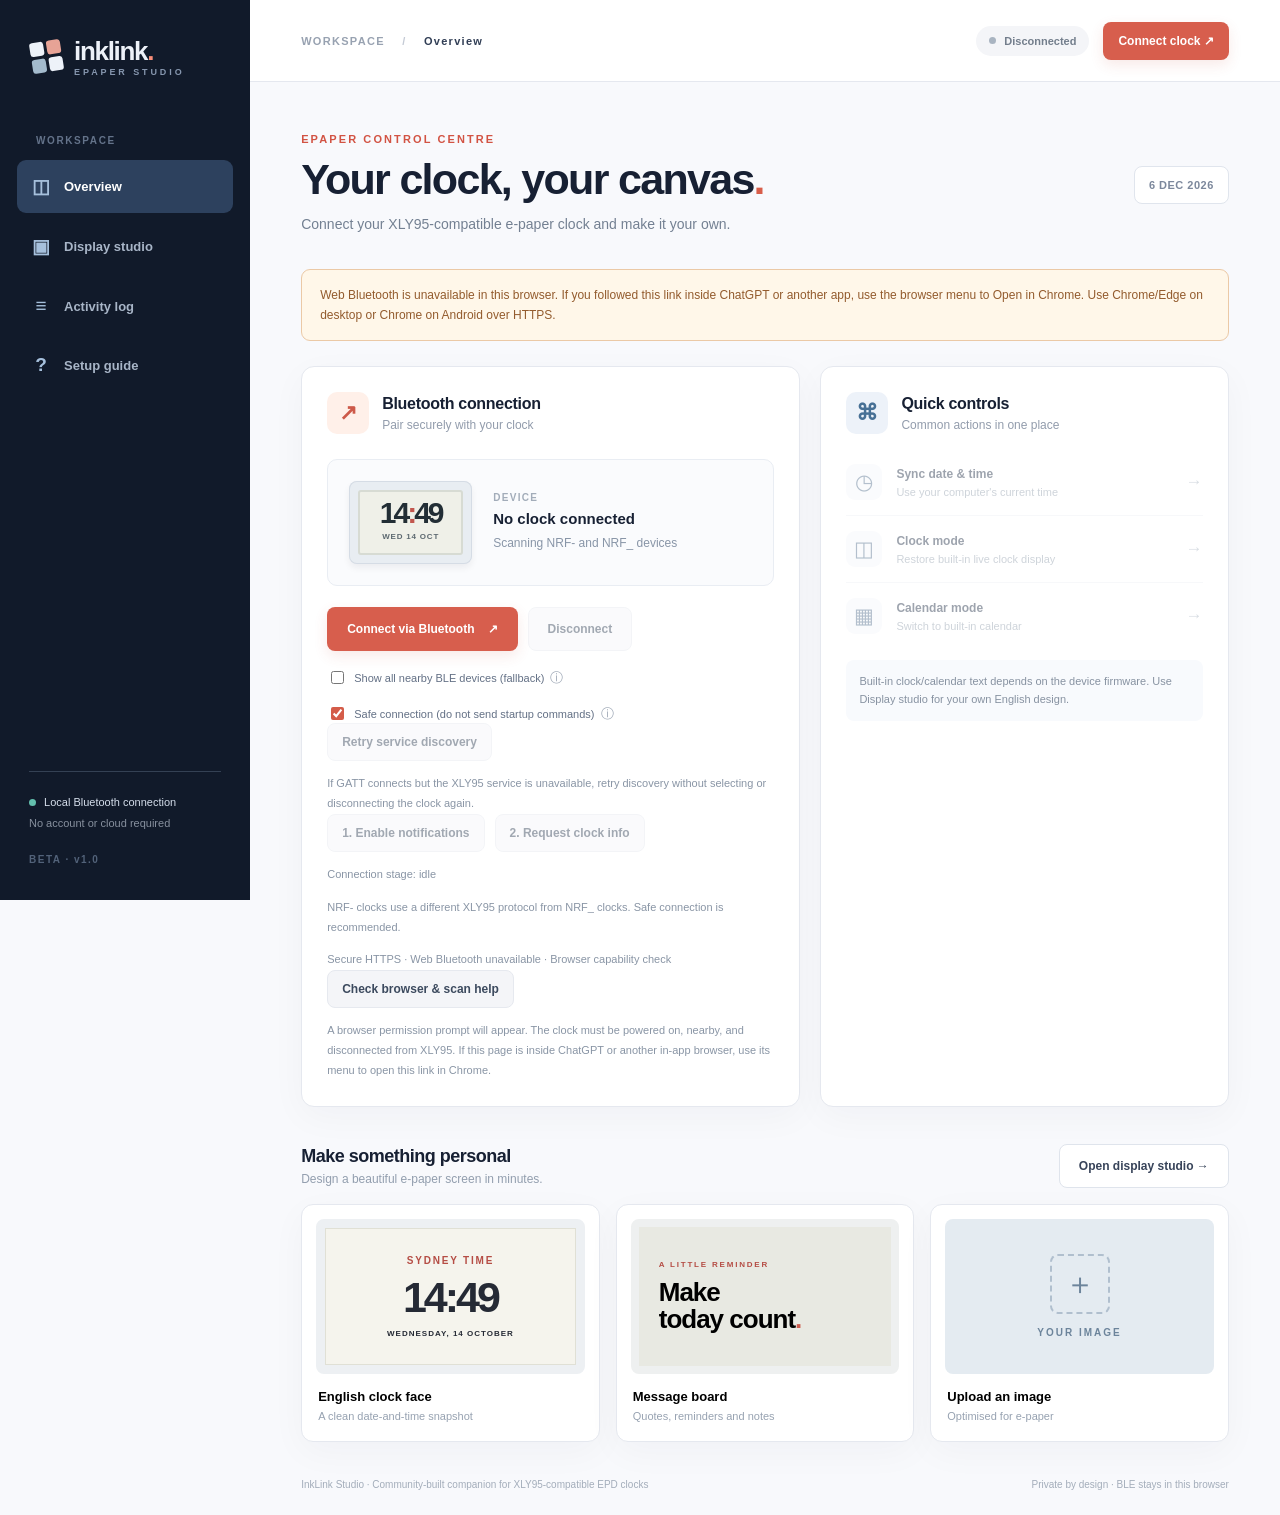
==== index.html @ 370d7ee6 "Add non-transmitting hardware trial readiness review, clearly separate from real upload" ====
<!doctype html>
<html lang="en-AU">
<head>
  <meta charset="utf-8">
  <meta name="viewport" content="width=device-width, initial-scale=1">
  <meta name="theme-color" content="#0f172a">
  <meta name="description" content="English Bluetooth control and e-paper image studio for XLY95-compatible desk clocks.">
  <title>InkLink Studio — Your E-Paper Clock</title>
  <link rel="stylesheet" href="./src/styles.css">
  <script type="module" src="./src/app.mjs"></script>
</head>
<body>
  <div class="shell">
    <aside class="sidebar" aria-label="Main navigation">
      <a class="brand" href="#overview" aria-label="InkLink Studio home">
        <span class="brand-mark"><span></span><span></span><span></span><span></span></span>
        <span>inklink<span class="brand-dot">.</span><small>EPAPER STUDIO</small></span>
      </a>
      <div class="sidebar-label">WORKSPACE</div>
      <nav class="nav" aria-label="App sections">
        <button class="nav-link active" data-tab="overview"><span class="nav-ico">◫</span> Overview</button>
        <button class="nav-link" data-tab="studio"><span class="nav-ico">▣</span> Display studio</button>
        <button class="nav-link" data-tab="activity"><span class="nav-ico">≡</span> Activity log</button>
        <button class="nav-link" data-tab="guide"><span class="nav-ico">?</span> Setup guide</button>
      </nav>
      <div class="sidebar-bottom">
        <div class="side-note"><span class="tiny-dot"></span> Local Bluetooth connection<br><span class="muted">No account or cloud required</span></div>
        <div class="version">BETA · v1.0</div>
      </div>
    </aside>
    <main class="main">
      <header class="topbar">
        <div class="breadcrumb">WORKSPACE <span>/</span> <strong id="crumb">Overview</strong></div>
        <div class="top-actions"><span id="connectionPill" class="pill disconnected"><span class="pill-dot"></span> Disconnected</span><button id="topConnect" class="button button-primary button-small">Connect clock <span aria-hidden="true">↗</span></button></div>
      </header>

      <div class="content">
        <section class="tab-panel" id="overview" aria-labelledby="overviewTitle">
          <div class="page-heading"><div><div class="eyebrow">EPAPER CONTROL CENTRE</div><h1 id="overviewTitle">Your clock, your canvas<span class="accent">.</span></h1><p>Connect your XLY95-compatible e-paper clock and make it your own.</p></div><div class="date-tag" id="todayTag">—</div></div>
          <div id="compatBanner" class="notice" hidden role="status"></div>
          <div class="hero-grid">
            <article class="card connect-card">
              <div class="card-heading"><span class="card-icon" aria-hidden="true">↗</span><div><h2>Bluetooth connection</h2><p>Pair securely with your clock</p></div></div>
              <div class="device-surface"><div class="device-picture" aria-hidden="true"><div class="device-screen">14<span class="colon">:</span>49<small>WED 14 OCT</small></div></div><div class="device-details"><span class="label-muted">DEVICE</span><strong id="deviceName">No clock connected</strong><span id="deviceHint">Looking for nearby NRF_ devices</span></div></div>
              <div class="connect-controls"><button id="mainConnect" class="button button-primary">Connect via Bluetooth <span aria-hidden="true">↗</span></button><button id="disconnectBtn" class="button button-secondary" disabled>Disconnect</button></div>
              <div class="form-row compact"><label class="checkbox-label"><input type="checkbox" id="allDevices"> Show all nearby BLE devices (fallback)</label><span class="tip" title="Default scans devices with NRF- or NRF_ prefixes, including the device name you saw on XLY95. Tick only to scan outside those names.">ⓘ</span></div><div class="form-row compact"><label class="checkbox-label"><input type="checkbox" id="safeConnect" checked> Safe connection (do not send startup commands)</label><span class="tip" title="Recommended for diagnosis: connect to the BLE service without starting notifications or sending A9.">ⓘ</span></div>
              <div class="connect-controls"><button id="discoverService" class="button button-secondary button-small" disabled>Retry service discovery</button></div>
              <p class="fineprint">If GATT connects but the XLY95 service is unavailable, retry discovery without selecting or disconnecting the clock again.</p>
              <div class="connect-controls"><button id="enableNotifs" class="button button-secondary button-small" data-requires-connection disabled>1. Enable notifications</button><button id="queryInfo" class="button button-secondary button-small" data-requires-connection disabled>2. Request clock info</button></div>
              <p id="connectionStage" class="fineprint" role="status">Connection stage: idle</p>
              <p id="protocolNote" class="fineprint" role="status">InkLink supports two Bluetooth protocols. Clock connection is currently untested on this hardware.</p>
              <p class="fineprint" id="browserStatus" role="status">Checking Web Bluetooth support…</p><button id="checkBrowser" class="button button-secondary button-small" type="button">Check browser &amp; scan help</button>
              <p class="fineprint">A browser permission prompt will appear. The clock must be powered on, nearby, and disconnected from XLY95. If this page is inside ChatGPT or another in-app browser, use its menu to open this link in Chrome.</p>
            </article>
            <article class="card quick-card">
              <div class="card-heading"><span class="card-icon ink" aria-hidden="true">⌘</span><div><h2>Quick controls</h2><p>Common actions in one place</p></div></div>
              <button id="syncTime" class="quick-action" data-requires-connection disabled><span class="action-icon">◷</span><span><strong>Sync date &amp; time</strong><small>Use your computer's current time</small></span><span class="chevron">→</span></button>
              <button id="clockMode" class="quick-action" data-requires-connection disabled><span class="action-icon">◫</span><span><strong>Clock mode</strong><small>Restore built-in live clock display</small></span><span class="chevron">→</span></button>
              <button id="calendarMode" class="quick-action" data-requires-connection disabled><span class="action-icon">▦</span><span><strong>Calendar mode</strong><small>Switch to built-in calendar</small></span><span class="chevron">→</span></button>
              <div class="quick-help">Built-in clock/calendar text depends on the device firmware. Use Display studio for your own English design.</div>
            </article>
          </div>
          <div class="section-header"><div><h2>Make something personal</h2><p>Design a beautiful e-paper screen in minutes.</p></div><button class="button button-outline" data-go="studio">Open display studio →</button></div>
          <div class="feature-grid">
            <button class="feature-card" data-design="clock"><div class="feature-illustration preview-mini"><span class="mini-top">SYDNEY TIME</span><strong>14:49</strong><span class="mini-bottom">WEDNESDAY, 14 OCTOBER</span></div><strong>English clock face</strong><small>A clean date-and-time snapshot</small></button>
            <button class="feature-card" data-design="message"><div class="feature-illustration message-mini"><span class="mini-top">A LITTLE REMINDER</span><strong>Make<br>today count<span>.</span></strong></div><strong>Message board</strong><small>Quotes, reminders and notes</small></button>
            <button class="feature-card" data-design="image"><div class="feature-illustration upload-mini"><span>＋</span><strong>YOUR IMAGE</strong></div><strong>Upload an image</strong><small>Optimised for e-paper</small></button>
          </div>
        </section>

        <section class="tab-panel hidden" id="studio" aria-labelledby="studioTitle">
          <div class="page-heading"><div><div class="eyebrow">DISPLAY DESIGNER</div><h1 id="studioTitle">Build your display<span class="accent">.</span></h1><p>Prepare a custom screen and send it directly to your e-paper clock.</p></div><span class="date-tag">IMAGE STUDIO</span></div>
          <div class="studio-layout">
            <div class="studio-settings">
              <article class="card settings-card"><div class="card-heading"><span class="card-icon">✎</span><div><h2>Design settings</h2><p>Choose what appears on screen</p></div></div>
                <label for="template" class="field-label">Design type</label><select id="template" class="field"><option value="clock">English clock face</option><option value="message">Text / message board</option><option value="image">Uploaded image</option></select>
                <label for="screenSize" class="field-label">Display size</label><select id="screenSize" class="field"><option value="4.2">400 × 300 — XLY95 preset (panel unconfirmed)</option><option value="2.13">2.13″ — 122 × 250</option><option value="7.5">7.5″ — 800 × 480</option></select>
                <label for="colourMode" class="field-label">E-paper colour mode</label><select id="colourMode" class="field"><option value="tri">Black / white / red</option><option value="mono">Black / white</option></select><div class="form-row compact"><label class="checkbox-label"><input type="checkbox" id="imageDither" checked> Dither uploaded images for e-paper</label></div>
                <div id="copyFields"><label for="headline" class="field-label">Heading</label><input id="headline" class="field" maxlength="60" value="SYDNEY TIME"><label for="subtitle" class="field-label">Footer text</label><input id="subtitle" class="field" maxlength="90" value="A GOOD DAY TO GET THINGS DONE"><label for="timeFormat" class="field-label">Time format</label><select id="timeFormat" class="field"><option value="24">24-hour</option><option value="12">12-hour (AM/PM)</option></select></div>
                <div id="imageFields" class="hidden"><label for="imageInput" class="field-label">Image file</label><input id="imageInput" type="file" accept="image/*" class="field file-field"><label for="imageFit" class="field-label">Image fit</label><select id="imageFit" class="field"><option value="contain">Fit entire image</option><option value="cover">Fill display (crop edges)</option></select><p class="fineprint">Image stays in your browser. JPEG, PNG and other supported image formats are converted locally.</p></div>
                <button id="resetDesign" class="button button-secondary button-full">Reset design</button>
              </article>
              <article class="card settings-card transfer-card"><div class="card-heading"><span class="card-icon ink">⇅</span><div><h2>Transfer settings</h2><p>Advanced Bluetooth options</p></div></div><label for="packetSize" class="field-label">Maximum bytes per BLE write</label><select id="packetSize" class="field"><option value="20">20 bytes — safest / slower</option><option value="60">60 bytes — faster</option><option value="120">120 bytes — faster</option><option value="180">180 bytes — fastest / device-dependent</option></select><label for="ackInterval" class="field-label">Acknowledged write interval</label><select id="ackInterval" class="field"><option value="1">Every packet — reliable / slow</option><option value="5" selected>Every 6th packet (XLY95 style)</option><option value="10">Every 11th packet</option></select><p class="fineprint">If an upload fails, select 20 bytes and acknowledge every packet. For reliability, try the smallest working size first.</p></article>
            </div>
            <article class="card preview-card"><div class="preview-header"><div><div class="eyebrow">LIVE DESIGN PREVIEW</div><h2>Your e-paper canvas</h2></div><span class="chip" id="dimensionTag">400 × 300 PX</span></div>
              <div class="preview-stage"><div class="epaper-device"><div class="epaper-surface"><canvas id="previewCanvas" width="400" height="300" aria-label="Preview of image that will be sent to clock"></canvas></div></div></div>
              <div class="preview-caption"><span>● Black</span><span>● White</span><span id="redLegend">● Red</span><span class="caption-right">Rasterised preview</span></div>
              <div class="snapshot-note"><strong>Important:</strong> An uploaded clock design is a static snapshot; it will not tick after you close the app. To restore the device's live clock, use <em>Clock mode</em> under Overview.</div>
              <div class="transfer-status" id="transferStatus" hidden><div class="progress-meta"><strong id="transferLabel">Preparing image…</strong><span id="transferPct">0%</span></div><progress id="transferProgress" value="0" max="100"></progress></div>
              <div class="preview-actions"><button id="downloadPng" class="button button-secondary">↓ Download PNG</button><button id="sendImage" class="button button-primary" data-requires-connection disabled>Send to clock <span aria-hidden="true">↗</span></button></div>
              <div class="snapshot-note" role="region" aria-label="Offline NRF- packet inspection">
                <strong>NRF- transfer inspector (offline only)</strong>
                <p>Generate the black/red bitplanes and original XLY95 03/04 packet headers from this preview. This never contacts Bluetooth or writes to the clock. NRF- image upload stays disabled.</p>
                <button id="inspectDash" type="button" class="button button-secondary button-small">Inspect encoded packets (offline)</button>
                <p id="dashPacketSummary" class="fineprint" role="status" aria-live="polite">Choose a design and click Inspect. This does not send data.</p>
                <div class="form-row compact"><label for="simMtu">Assumed ATT MTU</label><select id="simMtu"><option value="247">247 (required minimum)</option><option value="512" selected>512 (reported in nRF Connect)</option><option value="23">23 (minimum)</option></select></div>
                <div class="form-row compact"><label for="simPacketMs">Estimated write time per packet</label><select id="simPacketMs"><option value="100">100 ms</option><option value="200" selected>200 ms</option><option value="400">400 ms</option><option value="600">600 ms</option><option value="1000">1,000 ms</option></select></div>
                <div class="form-row compact"><label for="simTimeoutSec">Simulated link lifetime</label><select id="simTimeoutSec"><option value="30">30 seconds</option><option value="45">45 seconds</option><option value="55" selected>55 seconds</option><option value="60">60 seconds</option><option value="90">90 seconds</option></select></div>
                <button id="simulateDash" type="button" class="button button-secondary button-small">Simulate transfer — no Bluetooth</button>
                <p id="dashSimulationSummary" class="fineprint" role="status" aria-live="polite">Estimates only. No packets will be transmitted.</p>
                <p id="dashPreflightSummary" class="fineprint" role="status" aria-live="polite">Packet order / refresh audit runs when you simulate. No Bluetooth data is written.</p>
                <div class="snapshot-note"><strong>Chrome BLE write-capability check (read-only)</strong><p>Connect to your NRF- clock, then inspect the exposed EPD characteristic. This never sends a probe packet. Browser negotiated MTU and accepted 244-byte writes cannot be verified without a real write.</p><button id="inspectBleCapacity" type="button" class="button button-secondary button-small">Inspect connected EPD capability — no writes</button><p id="bleCapacitySummary" class="fineprint" role="status" aria-live="polite">Not yet inspected.</p><div class="snapshot-note"><strong>First upload rehearsal — no Bluetooth</strong><p>Build a safety and abort checklist for the current image without sending data. This does not authorize a real image upload.</p><button id="rehearseDash" type="button" class="button button-secondary button-small">Prepare dry-run upload checklist</button><p id="dashRehearsalSummary" class="fineprint" role="status" aria-live="polite">Awaiting dry run. The physical upload button remains disabled.</p>
                <div class="snapshot-note" role="region" aria-label="Mock supervised upload controls">
                  <strong>Supervised upload controls — MOCK MODE ONLY</strong>
                  <p>Practice an upload with simulated packet acknowledgements, progress, failure, pending-write stall warnings or cancellation. This section does not access the connected clock or send any Bluetooth packets.</p>
                  <label><input id="mockUploadConsent" type="checkbox"> I understand this is a mock-only simulation. No actual image will be sent.</label>
                  <div class="form-row compact"><label for="mockUploadFailure">Simulated outcome</label>
                    <select id="mockUploadFailure"><option value="none">All mock packets succeed</option><option value="25">Fail on packet 25</option><option value="75">Fail on packet 75</option><option value="stall25">Packet 25 stalls for 4.5 seconds (mock only)</option></select>
                  </div>
                  <div class="preview-actions"><button id="mockUploadStart" type="button" class="button button-secondary button-small">Start MOCK transfer</button><button id="mockUploadCancel" type="button" class="button button-outline button-small" disabled>Cancel MOCK transfer</button></div>
                  <progress id="mockUploadProgress" value="0" max="100" style="width:100%"></progress>
                  <p id="mockUploadResult" class="fineprint" role="status" aria-live="polite">Waiting for mock transfer. Real NRF- image upload remains disabled.</p>
                  <div id="mockUploadEvents" class="fineprint" role="log" aria-live="polite" style="max-height:160px;overflow:auto"></div><div class="snapshot-note"><strong>First physical-upload trial: readiness review only</strong><p>You agreed to prepare a supervised trial. This reports unresolved conditions but does not authorize transmission or enable the real upload button.</p><button id="reviewTrialReadiness" type="button" class="button button-secondary button-small">Review hardware trial readiness — no writes</button><p id="trialReadinessSummary" class="fineprint" role="status" aria-live="polite">Not yet reviewed. No device image upload is enabled.</p></div>
                </div></div></div>
              </div>
            </article>
          </div>
        </section>

        <section class="tab-panel hidden" id="activity" aria-labelledby="activityTitle"><div class="page-heading"><div><div class="eyebrow">BLUETOOTH DIAGNOSTICS</div><h1 id="activityTitle">Activity log<span class="accent">.</span></h1><p>Bluetooth status, outgoing commands and incoming notifications.</p></div><button id="clearLog" class="button button-outline">Clear log</button></div><article class="card log-card"><div class="log-head"><span>CONNECTION EVENTS</span><span id="logCount">0 events</span></div><div id="logEntries" class="log-entries" role="log" aria-live="polite"></div></article><p class="log-advice">Tip: Share these event messages (without personal details) when diagnosing connection and transfer errors. Packet acknowledgements do not necessarily guarantee that the screen has refreshed.</p></section>

        <section class="tab-panel hidden" id="guide" aria-labelledby="guideTitle"><div class="page-heading"><div><div class="eyebrow">GETTING STARTED</div><h1 id="guideTitle">Setup guide<span class="accent">.</span></h1><p>Everything you need for your first connection.</p></div></div>
          <div class="guide-grid"><article class="card guide-card"><span class="step-no">01</span><h2>Use a supported browser</h2><p>Use Google Chrome or Microsoft Edge on a computer, or Chrome on Android. Web Bluetooth is not supported by standard Safari on iPhone. Open this site via HTTPS or localhost.</p></article><article class="card guide-card"><span class="step-no">02</span><h2>Connect to your clock</h2><p>Turn the clock on, close other apps connected to it, select <strong>Connect clock</strong>, then choose the device beginning with <code>NRF_</code>.</p></article><article class="card guide-card"><span class="step-no">03</span><h2>Try a safe command</h2><p>Once connected, try <strong>Sync date & time</strong>. Use <strong>Clock mode</strong> to restore the built-in updating display, or <strong>Calendar mode</strong> for its calendar.</p></article><article class="card guide-card"><span class="step-no">04</span><h2>Send your first image</h2><p>Open <strong>Display studio</strong>, verify the screen dimensions and colour mode, review the preview, and select <strong>Send to clock</strong>. Give the e-paper display time to refresh.</p></article></div>
          <article class="card guide-note"><h2>About compatibility</h2><p>This app targets the observable BLE protocol used by <a href="https://xly95.github.io/" target="_blank" rel="noopener noreferrer">XLY95's original configuration site</a>. The hardware variant has not yet been physically tested. All commands are configuration/display commands; there is no firmware flashing or device erasure.</p><p>Device sizes from the original JavaScript include 122 × 250, 400 × 300 and 800 × 480. The 400 × 300 setting is an educated guess for the photographed clock and should be verified in the original site.</p><p>For source code and deployment steps, see the included README.</p></article>
        </section>
        <footer class="footer"><span>InkLink Studio · Community-built companion for XLY95-compatible EPD clocks</span><span>Private by design · BLE stays in this browser</span></footer>
      </div>
    </main>
  </div>
  <div id="toast" class="toast" role="status" aria-live="polite" hidden></div>
</body>
</html>
---- src/styles.css ----
:root{--navy:#111827;--ink:#172033;--grey:#657184;--light:#eff1f5;--line:#e5e8ef;--red:#d55243;--red-light:#fff2ee;--blue:#29486a;--white:#fff;--shadow:0 10px 36px rgba(25,35,54,.035);font-family:Inter,ui-sans-serif,-apple-system,BlinkMacSystemFont,"Segoe UI",sans-serif;color:var(--ink);background:#f8f9fc}*{box-sizing:border-box}html{scroll-behavior:smooth}body{margin:0}button,input,select{font:inherit}button{cursor:pointer}button:disabled{opacity:.48;cursor:not-allowed}a{color:inherit}.hidden,[hidden]{display:none!important}.muted{color:#87909e}.shell{min-height:100vh;display:grid;grid-template-columns:250px minmax(0,1fr)}.sidebar{background:#111a2a;color:#edf1f8;min-height:100vh;display:flex;flex-direction:column;padding:31px 17px 23px;position:sticky;top:0;height:100vh}.brand{display:flex;gap:12px;align-items:center;text-decoration:none;font-size:26px;font-weight:800;letter-spacing:-1.3px;padding:5px 14px 58px}.brand small{display:block;font-size:9px;font-weight:750;letter-spacing:2.9px;margin-top:0;color:#8696ae}.brand-dot{color:#fa8e79}.brand-mark{width:31px;height:31px;display:grid;grid-template-columns:repeat(2,1fr);gap:3px;transform:rotate(-9deg)}.brand-mark span{border-radius:3px;background:#edf2f9}.brand-mark span:nth-child(2){background:#e7a396}.brand-mark span:nth-child(3){background:#a4bbcd}.sidebar-label{font-size:10px;font-weight:800;letter-spacing:1.6px;color:#64738a;padding:0 19px 14px}.nav{display:flex;flex-direction:column;gap:7px}.nav-link{background:none;border:0;display:flex;align-items:center;gap:14px;width:100%;text-align:left;color:#a8b5c7;padding:15px 15px;border-radius:9px;font-weight:600;font-size:13px}.nav-link:hover{background:#1c2b43;color:#fff}.nav-link.active{background:#2d415e;color:white}.nav-ico{display:grid;place-items:center;width:18px;color:#a6c0dc;font-size:19px}.sidebar-bottom{margin-top:auto;padding:12px}.side-note{border-top:1px solid #344154;padding-top:20px;font-size:11px;line-height:1.9;color:#d5deeb}.tiny-dot{display:inline-block;background:#63bfad;width:7px;height:7px;border-radius:50%;margin-right:5px}.version{color:#526279;font-weight:700;font-size:10px;letter-spacing:1.5px;margin-top:20px}.main{min-width:0}.topbar{height:82px;border-bottom:1px solid var(--line);display:flex;align-items:center;justify-content:space-between;background:#fff;padding:0 clamp(24px,4vw,72px);gap:12px}.breadcrumb{font-size:11px;letter-spacing:1.3px;font-weight:750;color:#98a2b1}.breadcrumb span{margin:0 13px;color:#c4cad5}.breadcrumb strong{color:#313e55}.top-actions{display:flex;gap:14px;align-items:center}.pill{display:flex;gap:8px;align-items:center;border-radius:100px;padding:9px 13px;font-size:11px;font-weight:750;background:#f4f5f8;color:#737e8c;white-space:nowrap}.pill-dot{width:7px;height:7px;border-radius:50%;background:#a9b4c1}.pill.connected{color:#1b715b;background:#e7f6ef}.pill.connected .pill-dot{background:#35a87d}.content{max-width:1510px;padding:clamp(26px,4vw,52px) clamp(24px,4vw,72px) 10px;margin:0 auto}.page-heading{display:flex;justify-content:space-between;gap:20px;align-items:center;margin-bottom:32px}.eyebrow{font-size:11px;letter-spacing:2.1px;color:#d25343;font-weight:850}.page-heading h1{font-size:clamp(29px,3.4vw,43px);margin:10px 0 9px;line-height:1.13;letter-spacing:-1.7px;font-weight:780}.accent{color:#d85e4a}.page-heading p{margin:0;color:#738092;font-size:14px;line-height:1.7}.date-tag{border:1px solid #e0e5ed;border-radius:8px;padding:12px 14px;color:#7c889c;font-size:11px;font-weight:800;white-space:nowrap;letter-spacing:.5px;background:white}.button{display:inline-flex;align-items:center;justify-content:center;gap:13px;padding:12px 19px;min-height:44px;border-radius:8px;font-size:12px;font-weight:780;border:1px solid transparent;white-space:nowrap;transition:.16s background,.16s transform}.button:not(:disabled):active{transform:translateY(1px)}.button-primary{background:#d75e4d;color:#fff;box-shadow:0 5px 14px rgba(199,73,60,.12)}.button-primary:hover:not(:disabled){background:#ba453b}.button-secondary{background:#f4f5f8;color:#3c4a5e;border-color:#e6e9ef}.button-secondary:hover:not(:disabled){background:#e9edf3}.button-outline{background:#fff;color:#38445a;border-color:#dfe4ec}.button-outline:hover:not(:disabled){background:#f5f7fa}.button-small{min-height:38px;padding:8px 14px}.button-full{width:100%}.card{border:1px solid var(--line);border-radius:13px;background:#fff;box-shadow:var(--shadow)}.hero-grid{display:grid;grid-template-columns:1.1fr .9fr;gap:20px}.connect-card,.quick-card{padding:25px}.card-heading{display:flex;align-items:center;gap:13px;margin-bottom:25px}.card-icon{width:42px;height:42px;border-radius:10px;display:grid;place-items:center;background:#fff0e9;color:#cd5949;font-size:22px;font-weight:650}.card-icon.ink{background:#edf2f9;color:#477095}.card-heading h2{font-size:16px;letter-spacing:-.3px;margin:0 0 5px;font-weight:750}.card-heading p{font-size:12px;color:#929cac;margin:0}.device-surface{border:1px solid #e9edf3;background:#fafbfd;border-radius:10px;display:flex;gap:21px;align-items:center;padding:21px;margin:0 0 21px}.device-picture{background:#e8edf2;border-radius:8px;padding:9px;box-shadow:0 4px 7px rgba(10,20,40,.06),inset 0 0 0 1px #d5dce5;flex:0 0 auto}.device-screen{background:#eff0e8;border:2px solid #d7dbd3;border-radius:3px;padding:5px 11px 0;color:#222e35;font-weight:840;font-size:30px;letter-spacing:-3px;text-align:center;min-width:105px;height:65px;line-height:31px;font-variant-numeric:tabular-nums}.device-screen .colon{color:#c2574e}.device-screen small{display:block;font-size:8px;letter-spacing:.8px;color:#5d6970;line-height:18px}.device-details{display:flex;flex-direction:column;gap:7px;min-width:0}.device-details strong{font-size:15px;overflow-wrap:anywhere}.device-details>span:last-child{font-size:12px;color:#8895a7;line-height:1.6}.label-muted{font-size:10px;color:#a2acb9;letter-spacing:1.3px;font-weight:800}.connect-controls{display:flex;gap:10px;flex-wrap:wrap}.fineprint{font-size:11px;line-height:1.8;color:#8995a5;margin:13px 0 0}.form-row.compact{display:flex;align-items:center;gap:6px;margin-top:17px}.checkbox-label{font-size:11px;color:#637085;display:flex;align-items:center;gap:7px;cursor:pointer}.checkbox-label input{accent-color:#d45c49}.tip{font-size:13px;color:#9ca6b4}.quick-card .card-heading{margin-bottom:15px}.quick-action{width:100%;border:0;border-bottom:1px solid #eff1f4;background:#fff;text-align:left;display:flex;align-items:center;gap:14px;padding:15px 0}.quick-action:last-of-type{border-bottom:0}.quick-action:hover:not(:disabled){background:#fafbfc}.quick-action>span:nth-child(2){display:flex;flex-direction:column;gap:5px;flex:1}.quick-action strong{font-size:12px;color:#354257}.quick-action small{font-size:11px;color:#99a5b2}.action-icon{width:36px;height:36px;border-radius:9px;background:#f5f7fa;color:#607a96;display:grid;place-items:center;font-size:21px;flex:0 0 auto}.chevron{font-size:17px;color:#afbac6}.quick-help{background:#f8fafd;padding:12px 13px;margin-top:11px;border-radius:8px;font-size:11px;color:#8792a1;line-height:1.65}.section-header{display:flex;justify-content:space-between;align-items:center;gap:15px;margin:37px 0 16px}.section-header h2{font-size:18px;letter-spacing:-.5px;margin:0 0 5px}.section-header p{font-size:12px;color:#929eae;margin:0}.feature-grid{display:grid;grid-template-columns:repeat(3,1fr);gap:16px}.feature-card{border:1px solid var(--line);text-align:left;background:#fff;padding:14px 14px 19px;border-radius:12px;box-shadow:var(--shadow)}.feature-card:hover{border-color:#d69e95;transform:translateY(-1px)}.feature-card>strong{display:block;margin:15px 2px 6px;font-size:13px}.feature-card>small{display:block;margin-left:2px;color:#97a2b1;font-size:11px}.feature-illustration{height:155px;border-radius:8px;background:#edf1f4;display:flex;flex-direction:column;align-items:center;justify-content:center;overflow:hidden}.preview-mini{background:#f5f4ed;border:9px solid #edf0f3;box-shadow:inset 0 0 0 1px #e0e0d5;color:#252a35;gap:7px}.mini-top{font-size:10px;color:#b54d45;font-weight:850;letter-spacing:1.8px}.preview-mini strong{font-size:43px;font-weight:850;letter-spacing:-3px}.mini-bottom{font-size:8px;font-weight:800;letter-spacing:1px}.message-mini{background:#e8e9e2;border:8px solid #eef0f0;align-items:flex-start;padding-left:20px}.message-mini .mini-top{font-size:8px}.message-mini strong{font-size:26px;letter-spacing:-1px;line-height:1.03;margin-top:10px}.message-mini strong span{color:#cb5b4d}.upload-mini{background:#e4ebf1;color:#6c849b;gap:13px}.upload-mini>span{display:grid;place-items:center;border:2px dashed #b0bfce;border-radius:8px;font-size:30px;width:60px;height:60px}.upload-mini strong{font-size:10px;letter-spacing:2px}.studio-layout{display:grid;grid-template-columns:minmax(270px,340px) minmax(0,1fr);gap:21px;align-items:start}.studio-settings{display:flex;flex-direction:column;gap:18px}.settings-card{padding:24px}.settings-card .card-heading{margin-bottom:22px}.field-label{font-size:11px;font-weight:800;color:#5f6b7d;display:block;margin:17px 0 8px}.field{background:#fff;border:1px solid #dfe5ed;border-radius:8px;padding:11px 12px;color:#27374d;width:100%;font-size:12px;min-height:43px;outline:none}.field:focus{border-color:#cc6b5e;box-shadow:0 0 0 3px #f9eae8}.file-field{font-size:11px;padding:10px}.file-field::file-selector-button{font:inherit;padding:5px;border-radius:5px;background:#f2f4f7;border:0;color:#485467;margin-right:10px}.settings-card .button-full{margin-top:22px}.transfer-card{background:#fcfcfd}.preview-card{overflow:hidden}.preview-header{display:flex;justify-content:space-between;gap:10px;align-items:center;padding:26px 29px;border-bottom:1px solid var(--line)}.preview-header h2{font-size:19px;margin:8px 0 0;letter-spacing:-.3px}.chip{font-size:10px;font-weight:800;background:#f2f4f6;color:#6f7f91;border-radius:30px;padding:9px 11px;white-space:nowrap}.preview-stage{background:radial-gradient(ellipse at center,#eef1f4 0%,#f6f8fb 75%);min-height:380px;display:grid;place-items:center;padding:35px 30px}.epaper-device{padding:17px;background:#fefefe;border:1px solid #e1e4e9;border-radius:15px;box-shadow:0 12px 25px rgba(35,48,63,.10),0 3px 6px rgba(0,0,0,.035);max-width:100%}.epaper-surface{background:#f8f8f1;line-height:0;box-shadow:inset 0 0 0 1px #d6d9d4;border-radius:5px;padding:2px}.epaper-surface canvas{width:min(100%,490px);height:auto;max-height:440px;display:block;image-rendering:auto;border-radius:3px;background:#fff}.preview-caption{padding:15px 27px;border-top:1px solid #edf0f4;border-bottom:1px solid #edf0f4;display:flex;gap:18px;color:#657587;font-size:11px}.preview-caption span:first-child::first-letter{color:#1b2431}.preview-caption span:nth-child(2)::first-letter{color:#d9d8ce}.preview-caption span:nth-child(3)::first-letter{color:#d55243}.caption-right{margin-left:auto;color:#a0aab7}.snapshot-note{font-size:11px;line-height:1.75;padding:17px 28px;background:#fff9f6;color:#8c716e;border-bottom:1px solid #f9eae4}.snapshot-note strong{color:#a95044}.preview-actions{padding:21px 26px;display:flex;justify-content:space-between;gap:12px}.transfer-status{padding:18px 27px 0}.progress-meta{display:flex;justify-content:space-between;color:#4c6178;font-size:11px;margin-bottom:9px}.transfer-status progress{width:100%;height:10px;border:0;border-radius:10px;overflow:hidden;accent-color:#d65f50}.log-card{overflow:hidden}.log-head{background:#f9fafc;padding:19px 23px;border-bottom:1px solid var(--line);display:flex;justify-content:space-between;color:#8695a9;font-size:10px;font-weight:800;letter-spacing:1px}.log-entries{min-height:275px;max-height:500px;overflow:auto;padding:18px 23px;font-family:ui-monospace,SFMono-Regular,Menlo,monospace;font-size:12px}.log-entry{display:flex;align-items:flex-start;gap:14px;line-height:1.6;padding:9px 0;border-bottom:1px solid #f1f2f5;overflow-wrap:anywhere}.log-entry .log-time{color:#a0a9b7;flex:0 0 84px}.log-entry .log-level{font-weight:800;min-width:40px;color:#6784a3}.log-entry.error .log-level{color:#cb534a}.log-entry.success .log-level{color:#23836e}.log-entry .log-text{flex:1}.log-advice{color:#909cab;font-size:12px;line-height:1.8}.guide-grid{display:grid;grid-template-columns:repeat(2,1fr);gap:18px}.guide-card{padding:26px;min-height:200px}.step-no{color:#d65e50;font-size:11px;font-weight:850;letter-spacing:1.5px}.guide-card h2{font-size:17px;letter-spacing:-.4px;margin:13px 0 9px}.guide-card p,.guide-note p{font-size:12px;line-height:1.85;color:#7a8798;margin:0}.guide-note{margin-top:19px;padding:25px}.guide-note h2{font-size:17px}.guide-note p{margin:11px 0}.guide-note a{color:#c55448}.footer{display:flex;gap:16px;justify-content:space-between;flex-wrap:wrap;padding:37px 0 15px;color:#a3adba;font-size:10px}.notice{border:1px solid #ebc9a6;color:#935b2d;background:#fff7e9;padding:15px 18px;margin-bottom:25px;border-radius:9px;font-size:12px;line-height:1.7}.toast{position:fixed;bottom:25px;right:25px;z-index:20;background:#15243b;color:#fff;border-radius:9px;padding:16px 20px;max-width:390px;font-size:12px;line-height:1.6;box-shadow:0 12px 32px rgba(0,0,0,.15)}.toast.error{background:#a93f38}@media(max-width:1150px){.shell{grid-template-columns:205px 1fr}.sidebar{padding-left:10px;padding-right:10px}.topbar{padding:0 25px}.content{padding:32px 25px}.hero-grid{grid-template-columns:1fr 1fr}.studio-layout{grid-template-columns:285px 1fr}.preview-stage{min-height:290px}.preview-stage .epaper-device{padding:12px}}@media(max-width:850px){.shell{display:block}.sidebar{height:auto;min-height:0;position:static;flex-direction:row;padding:15px 20px;align-items:center;gap:15px}.brand{font-size:22px;margin:0;padding:0}.brand-mark{height:23px;width:23px}.brand small{font-size:7px}.sidebar-label,.sidebar-bottom{display:none}.nav{flex:1;flex-direction:row;justify-content:flex-end;gap:3px}.nav-link{padding:9px;font-size:0;width:auto}.nav-ico{font-size:21px}.nav-link.active{background:#2d415e}.topbar{height:66px}.hero-grid{grid-template-columns:1fr}.studio-layout{grid-template-columns:1fr}.studio-settings{display:grid;grid-template-columns:1fr 1fr}.feature-grid{grid-template-columns:repeat(3,minmax(0,1fr))}.preview-stage{min-height:330px}}@media(max-width:600px){.sidebar{padding:14px 15px}.brand{font-size:18px}.brand small{font-size:6px;letter-spacing:1.3px}.nav-link{padding:7px}.topbar{padding:0 18px}.breadcrumb{font-size:9px}.breadcrumb span{margin:0 4px}.top-actions{gap:6px}.top-actions .pill{font-size:0;padding:10px}.top-actions .pill-dot{margin:0}.button-small{font-size:11px;padding:8px 11px}.content{padding:25px 17px}.page-heading{align-items:flex-start;margin-bottom:22px}.page-heading h1{font-size:30px}.page-heading .date-tag{display:none}.page-heading p{font-size:12px}.connect-card,.quick-card{padding:19px}.device-surface{gap:12px;padding:13px}.device-screen{font-size:24px;min-width:80px;height:57px}.device-picture{padding:6px}.device-details strong{font-size:12px}.device-details>span:last-child{font-size:10px}.section-header{margin-top:27px}.section-header .button{display:none}.feature-grid{grid-template-columns:1fr 1fr;gap:10px}.feature-card{padding:8px 8px 14px}.feature-card:nth-child(3){grid-column:span 2}.feature-illustration{height:110px}.preview-mini strong{font-size:32px}.mini-top{font-size:7px}.mini-bottom{font-size:6px}.feature-card>strong{font-size:11px}.feature-card>small{font-size:10px}.studio-settings{grid-template-columns:1fr}.preview-header{padding:19px}.preview-stage{padding:25px 16px;min-height:240px}.epaper-device{max-width:100%}.preview-caption{gap:9px;padding:12px;font-size:10px}.caption-right{display:none}.snapshot-note{padding:12px 17px}.preview-actions{padding:17px;flex-wrap:wrap}.preview-actions .button{flex:1}.guide-grid{grid-template-columns:1fr}.guide-card{min-height:0}.footer{padding-bottom:20px}.toast{right:13px;left:13px;bottom:13px}}
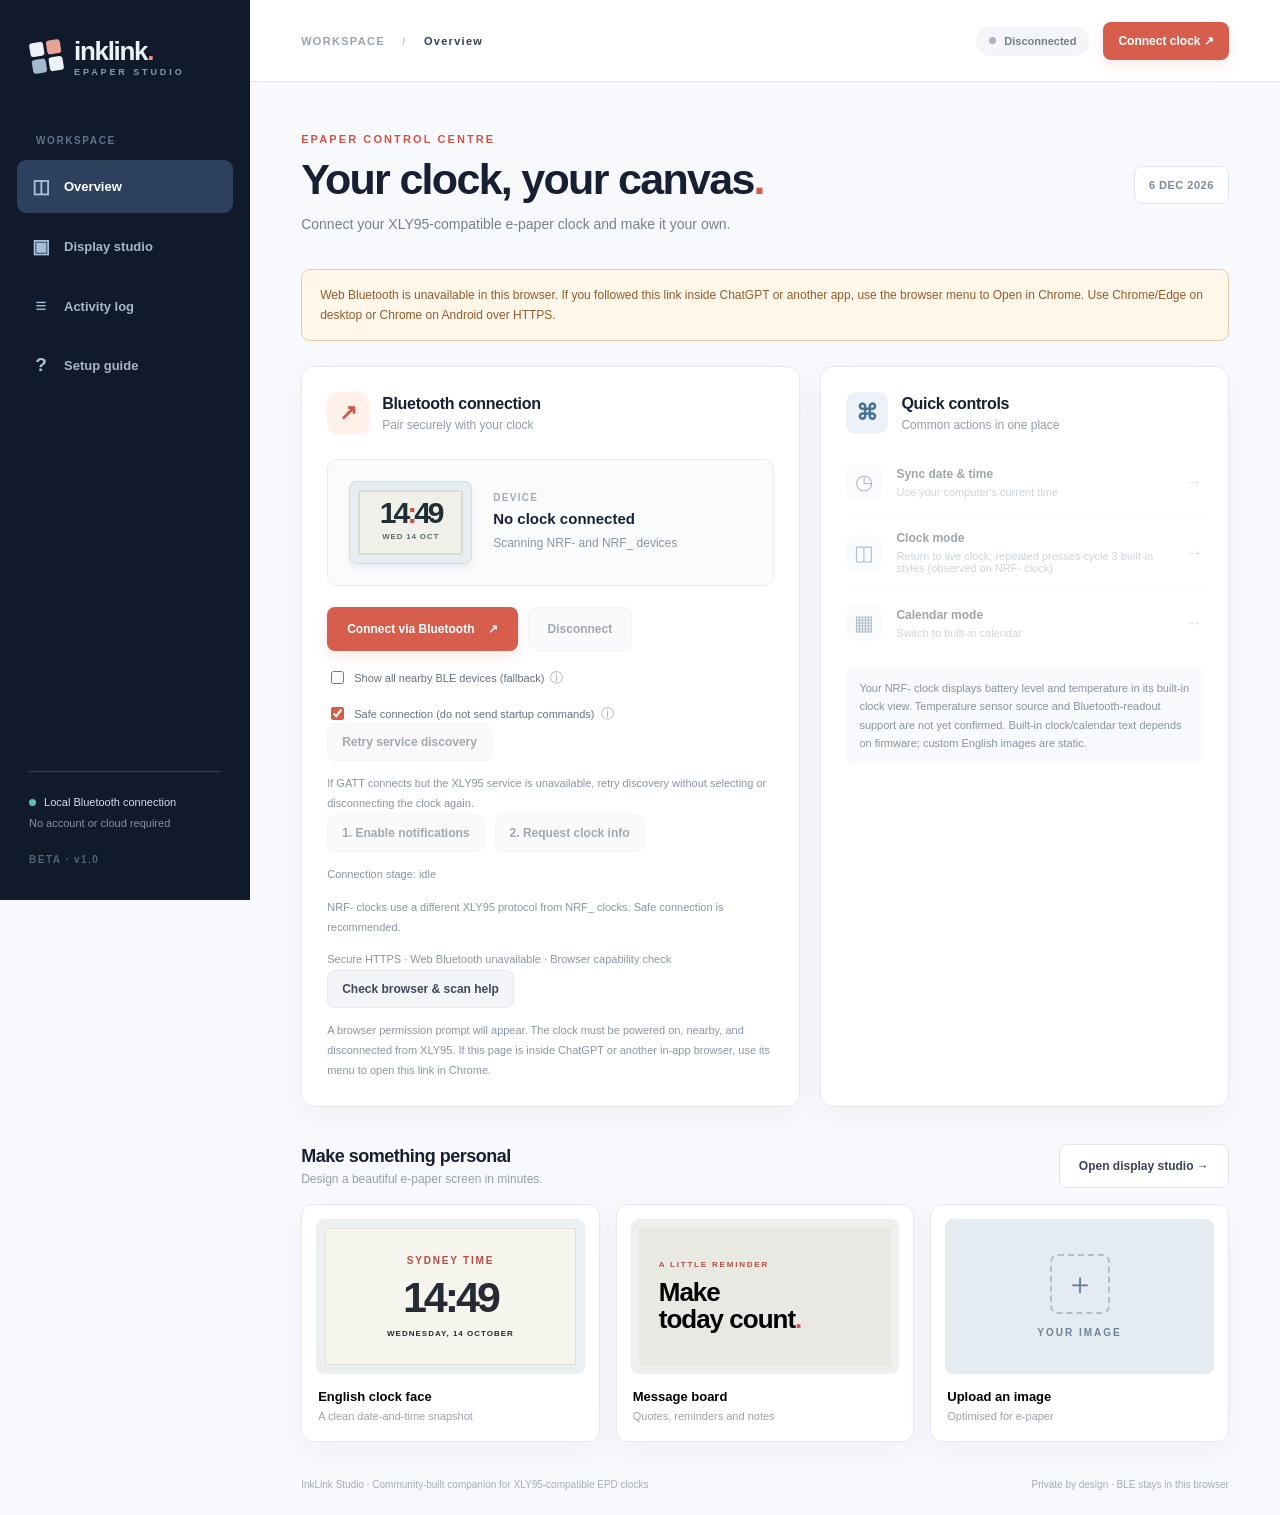
==== commit dfc5632e: "Clarify three cycling builtin Clock mode styles and device battery/temperature display" ====
--- a/index.html
+++ b/index.html
@@ -55,9 +55,9 @@
             <article class="card quick-card">
               <div class="card-heading"><span class="card-icon ink" aria-hidden="true">⌘</span><div><h2>Quick controls</h2><p>Common actions in one place</p></div></div>
               <button id="syncTime" class="quick-action" data-requires-connection disabled><span class="action-icon">◷</span><span><strong>Sync date &amp; time</strong><small>Use your computer's current time</small></span><span class="chevron">→</span></button>
-              <button id="clockMode" class="quick-action" data-requires-connection disabled><span class="action-icon">◫</span><span><strong>Clock mode</strong><small>Restore built-in live clock display</small></span><span class="chevron">→</span></button>
+              <button id="clockMode" class="quick-action" data-requires-connection disabled><span class="action-icon">◫</span><span><strong>Clock mode</strong><small>Return to live clock; repeated presses cycle 3 built-in styles (observed on NRF- clock)</small></span><span class="chevron">→</span></button>
               <button id="calendarMode" class="quick-action" data-requires-connection disabled><span class="action-icon">▦</span><span><strong>Calendar mode</strong><small>Switch to built-in calendar</small></span><span class="chevron">→</span></button>
-              <div class="quick-help">Built-in clock/calendar text depends on the device firmware. Use Display studio for your own English design.</div>
+              <div class="quick-help">Your NRF- clock displays battery level and temperature in its built-in clock view. Temperature sensor source and Bluetooth-readout support are not yet confirmed. Built-in clock/calendar text depends on firmware; custom English images are static.</div>
             </article>
           </div>
           <div class="section-header"><div><h2>Make something personal</h2><p>Design a beautiful e-paper screen in minutes.</p></div><button class="button button-outline" data-go="studio">Open display studio →</button></div>
@@ -76,7 +76,7 @@
                 <label for="template" class="field-label">Design type</label><select id="template" class="field"><option value="clock">English clock face</option><option value="message">Text / message board</option><option value="image">Uploaded image</option></select>
                 <label for="screenSize" class="field-label">Display size</label><select id="screenSize" class="field"><option value="4.2">400 × 300 — XLY95 preset (panel unconfirmed)</option><option value="2.13">2.13″ — 122 × 250</option><option value="7.5">7.5″ — 800 × 480</option></select>
                 <label for="colourMode" class="field-label">E-paper colour mode</label><select id="colourMode" class="field"><option value="tri">Black / white / red</option><option value="mono">Black / white</option></select><div class="form-row compact"><label class="checkbox-label"><input type="checkbox" id="imageDither" checked> Dither uploaded images for e-paper</label></div>
-                <div id="copyFields"><label for="headline" class="field-label">Heading</label><input id="headline" class="field" maxlength="60" value="SYDNEY TIME"><label for="subtitle" class="field-label">Footer text</label><input id="subtitle" class="field" maxlength="90" value="A GOOD DAY TO GET THINGS DONE"><label for="timeFormat" class="field-label">Time format</label><select id="timeFormat" class="field"><option value="24">24-hour</option><option value="12">12-hour (AM/PM)</option></select></div>
+                <div id="copyFields"><label for="headline" class="field-label">Heading</label><input id="headline" class="field" maxlength="60" value="SYDNEY TIME"><label for="subtitle" class="field-label">Footer text</label><input id="subtitle" class="field" maxlength="90" value="A GOOD DAY TO GET THINGS DONE"><label class="checkbox-label" style="margin-top:12px"><input id="highContrastLayout" type="checkbox" checked> High-contrast English clock layout (preview only)</label><p class="fineprint">Larger, black footer text with up to two lines. This improves the local preview, PNG and image prepared for any future manually approved upload. It never sends Bluetooth data on its own and does not fix panel ghosting.</p><label for="timeFormat" class="field-label">Time format</label><select id="timeFormat" class="field"><option value="24">24-hour</option><option value="12">12-hour (AM/PM)</option></select></div>
                 <div id="imageFields" class="hidden"><label for="imageInput" class="field-label">Image file</label><input id="imageInput" type="file" accept="image/*" class="field file-field"><label for="imageFit" class="field-label">Image fit</label><select id="imageFit" class="field"><option value="contain">Fit entire image</option><option value="cover">Fill display (crop edges)</option></select><p class="fineprint">Image stays in your browser. JPEG, PNG and other supported image formats are converted locally.</p></div>
                 <button id="resetDesign" class="button button-secondary button-full">Reset design</button>
               </article>
@@ -110,7 +110,19 @@
                   <div class="preview-actions"><button id="mockUploadStart" type="button" class="button button-secondary button-small">Start MOCK transfer</button><button id="mockUploadCancel" type="button" class="button button-outline button-small" disabled>Cancel MOCK transfer</button></div>
                   <progress id="mockUploadProgress" value="0" max="100" style="width:100%"></progress>
                   <p id="mockUploadResult" class="fineprint" role="status" aria-live="polite">Waiting for mock transfer. Real NRF- image upload remains disabled.</p>
-                  <div id="mockUploadEvents" class="fineprint" role="log" aria-live="polite" style="max-height:160px;overflow:auto"></div><div class="snapshot-note"><strong>First physical-upload trial: readiness review only</strong><p>You agreed to prepare a supervised trial. This reports unresolved conditions but does not authorize transmission or enable the real upload button.</p><button id="reviewTrialReadiness" type="button" class="button button-secondary button-small">Review hardware trial readiness — no writes</button><p id="trialReadinessSummary" class="fineprint" role="status" aria-live="polite">Not yet reviewed. No device image upload is enabled.</p></div>
+                  <div id="mockUploadEvents" class="fineprint" role="log" aria-live="polite" style="max-height:160px;overflow:auto"></div><div class="snapshot-note"><strong>First physical-upload trial: readiness review only</strong><p>You agreed to prepare a supervised trial. This reports unresolved conditions but does not authorize transmission or enable the real upload button.</p><button id="reviewTrialReadiness" type="button" class="button button-secondary button-small">Review hardware trial readiness — no writes</button><p id="trialReadinessSummary" class="fineprint" role="status" aria-live="polite">Not yet reviewed. No device image upload is enabled.</p>
+                <div class="snapshot-note" role="region" aria-label="First real image upload">
+                  <strong>FIRST LIVE IMAGE UPLOAD — ONE ATTEMPT ONLY</strong>
+                  <p>This is a real transfer, not a mock. Connect the NRF- clock, select 400 × 300, and inspect the exact preview before continuing. The active panel profile and Chrome 244-byte write acceptance remain unverified. A disconnect may leave an incomplete image; Clock mode is not guaranteed to repair it. The page will not retry automatically.</p>
+                  <label><input id="liveUploadRisk" type="checkbox"> I accept that this first transfer will send real image data and that recovery of an interrupted image is unverified.</label>
+                  <div class="form-row compact"><label for="liveUploadConfirmText">Type UPLOAD to unlock</label>
+                    <input id="liveUploadConfirmText" autocomplete="off" inputmode="text" placeholder="UPLOAD" style="max-width:180px">
+                  </div>
+                  <div class="preview-actions"><button id="liveUploadStart" class="button button-primary button-small" type="button" disabled>Start single real image transfer</button><button id="liveUploadCancel" class="button button-outline button-small" type="button" disabled>Request STOP</button></div>
+                  <progress id="liveUploadProgress" max="100" value="0" style="width:100%"></progress>
+                  <p id="liveUploadStatus" class="fineprint" role="status" aria-live="polite">No physical image data has been sent by this page session. A final native confirmation appears before any transmission.</p>
+                  <div id="liveUploadEvents" class="fineprint" role="log" aria-live="polite" style="max-height:180px;overflow:auto"></div>
+                </div></div>
                 </div></div></div>
               </div>
             </article>
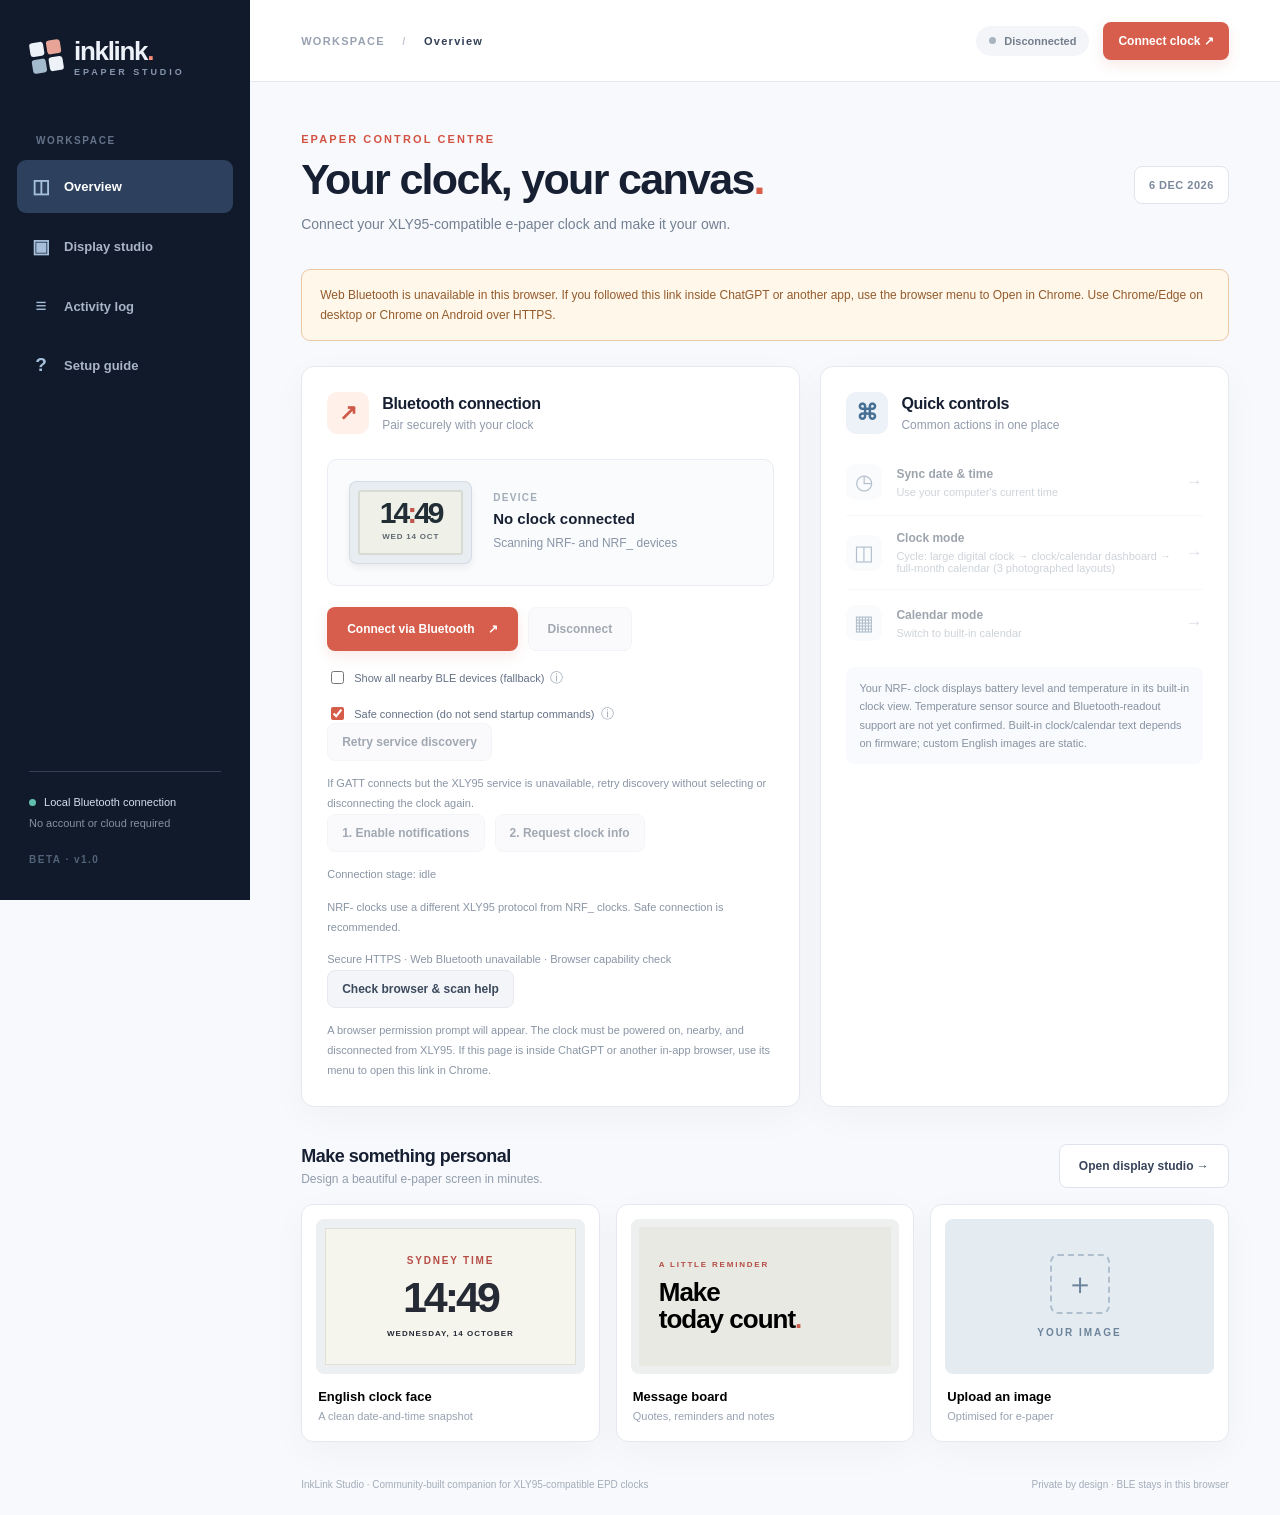
==== commit 8a61a21a: "Label three photograph-verified native clock layouts in Overview" ====
--- a/index.html
+++ b/index.html
@@ -55,7 +55,7 @@
             <article class="card quick-card">
               <div class="card-heading"><span class="card-icon ink" aria-hidden="true">⌘</span><div><h2>Quick controls</h2><p>Common actions in one place</p></div></div>
               <button id="syncTime" class="quick-action" data-requires-connection disabled><span class="action-icon">◷</span><span><strong>Sync date &amp; time</strong><small>Use your computer's current time</small></span><span class="chevron">→</span></button>
-              <button id="clockMode" class="quick-action" data-requires-connection disabled><span class="action-icon">◫</span><span><strong>Clock mode</strong><small>Return to live clock; repeated presses cycle 3 built-in styles (observed on NRF- clock)</small></span><span class="chevron">→</span></button>
+              <button id="clockMode" class="quick-action" data-requires-connection disabled><span class="action-icon">◫</span><span><strong>Clock mode</strong><small>Cycle: large digital clock → clock/calendar dashboard → full-month calendar (3 photographed layouts)</small></span><span class="chevron">→</span></button>
               <button id="calendarMode" class="quick-action" data-requires-connection disabled><span class="action-icon">▦</span><span><strong>Calendar mode</strong><small>Switch to built-in calendar</small></span><span class="chevron">→</span></button>
               <div class="quick-help">Your NRF- clock displays battery level and temperature in its built-in clock view. Temperature sensor source and Bluetooth-readout support are not yet confirmed. Built-in clock/calendar text depends on firmware; custom English images are static.</div>
             </article>
